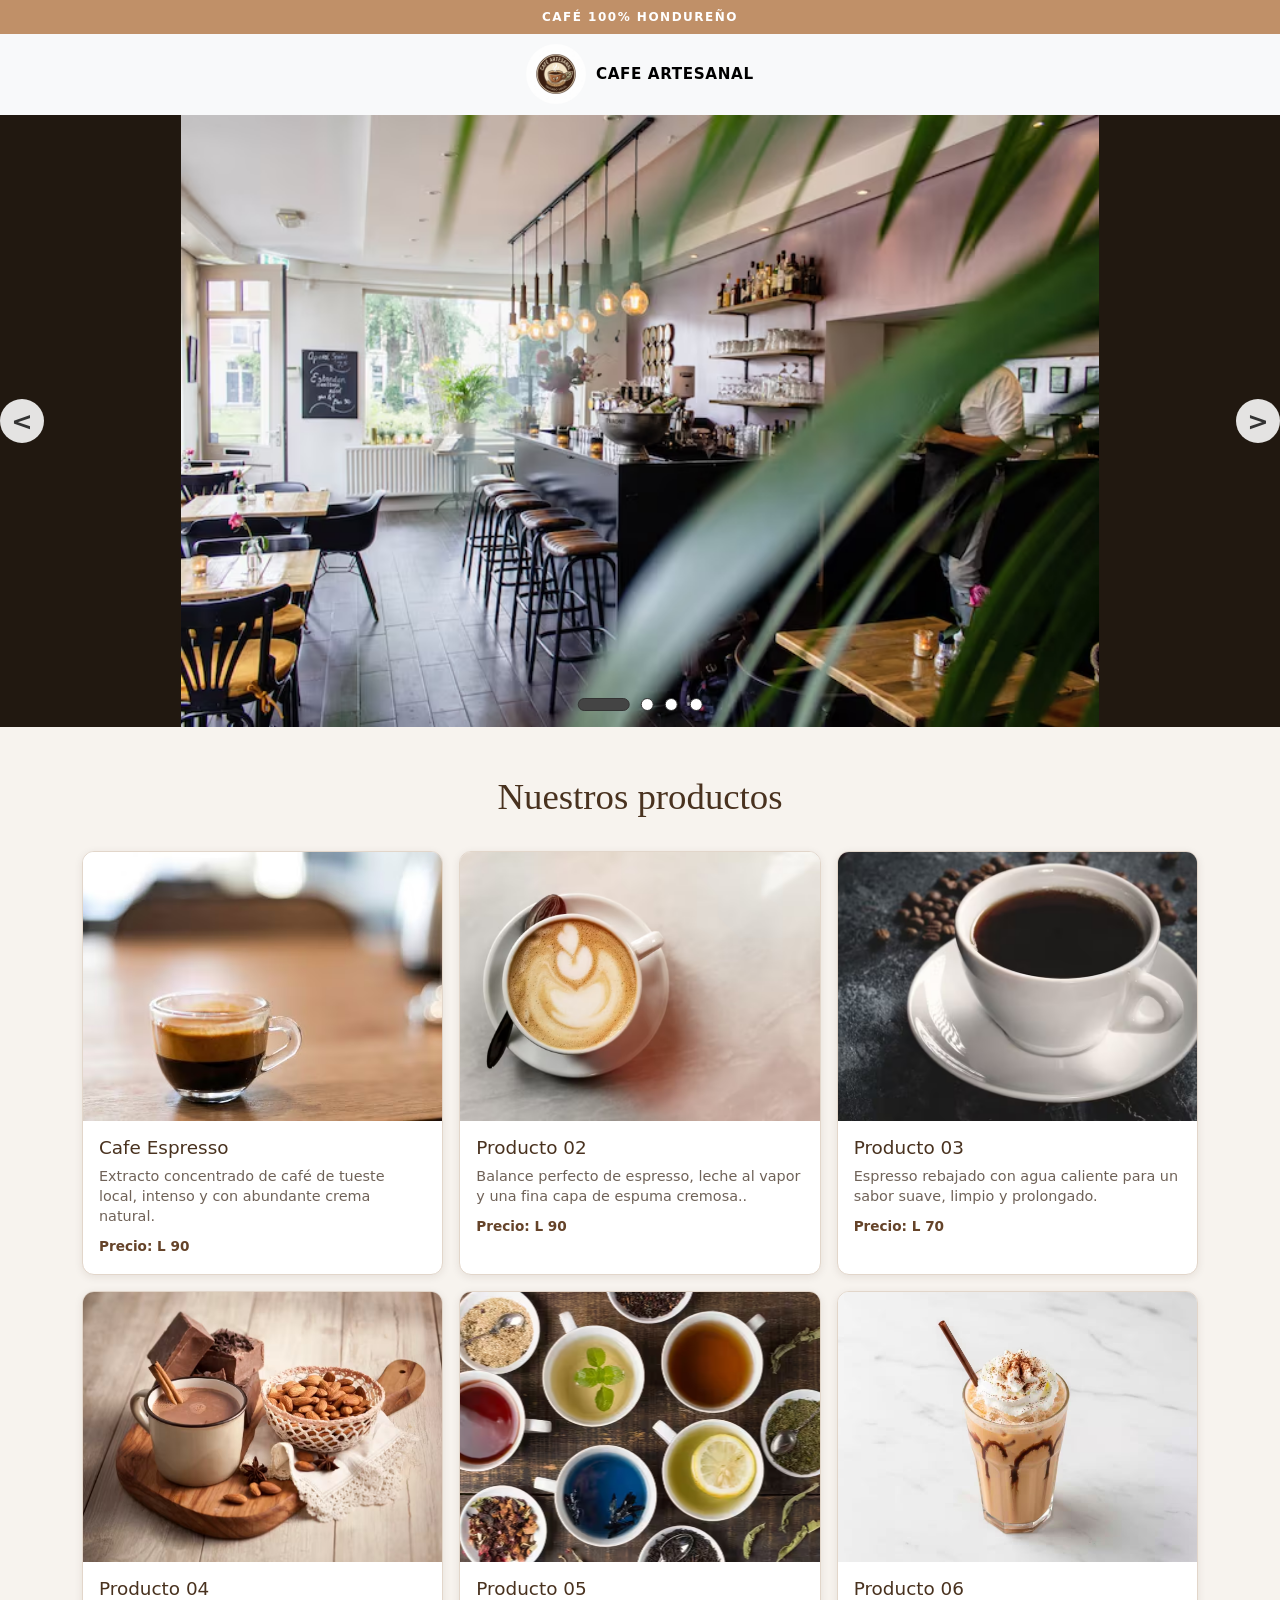
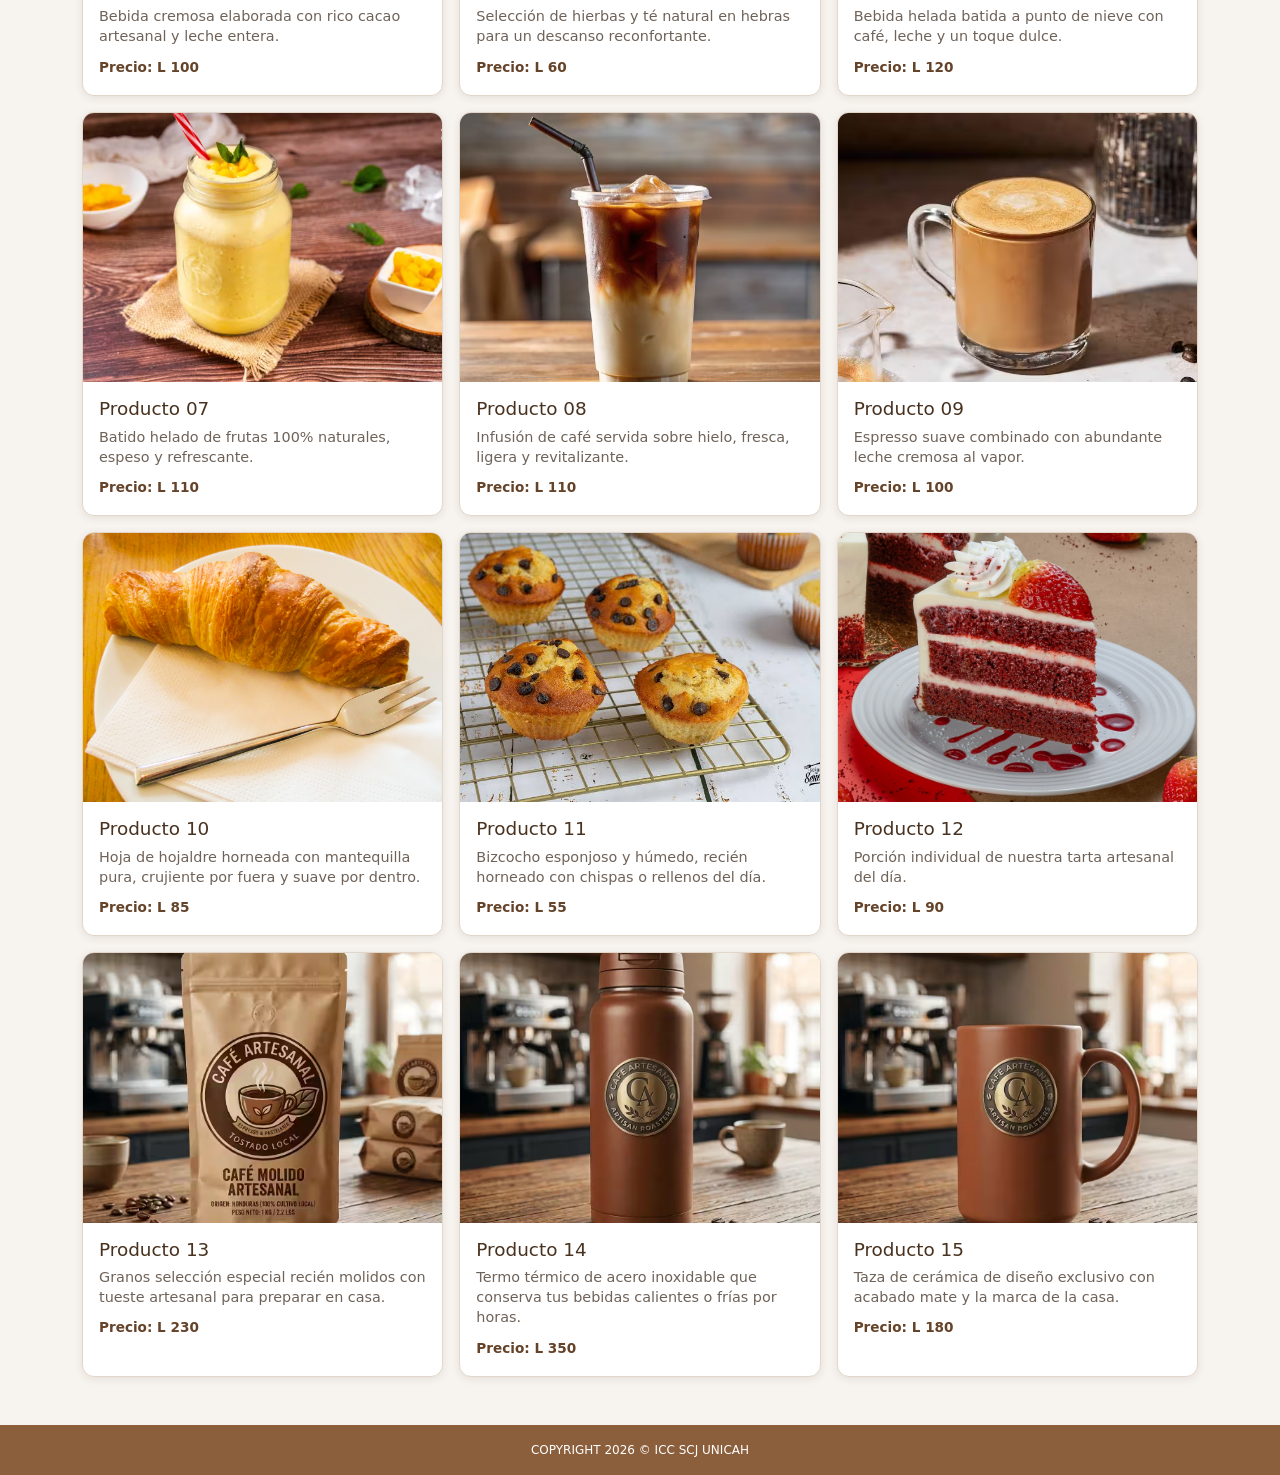
==== html/index.html @ 5f6b3d41 "primer commit" ====
<!DOCTYPE html>
<html lang="es">

<head>
    <meta charset="UTF-8">
    <meta name="viewport" content="width=device-width, initial-scale=1.0">
    <title>Cafe Artesanal</title>
    <script src="/js/carusel.js"></script>
    <script src="/js/main.js"></script>
    <link href="https://cdn.jsdelivr.net/npm/bootstrap@5.3.8/dist/css/bootstrap.min.css" rel="stylesheet"
        integrity="sha384-sRIl4kxILFvY47J16cr9ZwB07vP4J8+LH7qKQnuqkuIAvNWLzeN8tE5YBujZqJLB" crossorigin="anonymous">
    <script src="https://cdn.jsdelivr.net/npm/bootstrap@5.3.8/dist/js/bootstrap.bundle.min.js"
        integrity="sha384-FKyoEForCGlyvwx9Hj09JcYn3nv7wiPVlz7YYwJrWVcXK/BmnVDxM+D2scQbITxI"
        crossorigin="anonymous"></script>
    <link rel="stylesheet" href="/css/styles.css">
</head>

<body>
    <header>
        <div class="top-bar">
            <p>CAFÉ 100% HONDUREÑO</p>
        </div>
        <nav class="navbar bg-body-tertiary">
            <div class="container-fluid justify-content-center">
                <a class="navbar-brand d-flex align-items-center mx-0" href="#">
                    <img src="/img/cafeArtesanal.jpeg" alt="Logo de Cafe Artesanal" width="70" height="70"
                        class="d-inline-block align-text-top">
                    Cafe Artesanal
                </a>
            </div>
        </nav>
        <section class="hmb-button">
            <div></div>
            <div></div>
            <div></div>
        </section>
    </header>
    <main>
        <section class="carusel">
            <section class="carusel-trail">
                <section class="hero-panel">
                    <section class="hero-background">
                        <picture>
                            <img src="/img/interiorCafe.avif" alt="Interior del Cafe" />
                        </picture>
                    </section>

                </section>
                <section class="hero-panel">
                    <section class="hero-background">
                        <picture>
                            <img src="/img/cafeGrano.avif" alt="Cafe en Grano" />
                        </picture>
                    </section>

                </section>
                <section class="hero-panel">
                    <section class="hero-background">
                        <picture>
                            <img src="/img/cafe_decorado.avif" alt="Cafe Decorado con un Corazon" />
                        </picture>
                    </section>

                </section>
                <section class="hero-panel">
                    <section class="hero-background">
                        <picture>
                            <img src="/img/cafe_crepa.avif" alt="Crepa con un cafe al lado" />
                        </picture>
                    </section>
                </section>
            </section>
        </section>

              <section class="content py-5">
            <div class="container">
                <h1 class="text-center mb-4">Nuestros productos</h1>
                <div class="row g-3">
                    <div class="col-6 col-sm-6 col-lg-4">
                        <article class="card product-card h-100">
                            <div class="product-image"><img src="/img/cafe_espreso.avif" alt="Cafe Espresso"></div>
                            <div class="card-body">
                                <h2 class="h5">Cafe Espresso</h2>
                                <p class="mb-2">Extracto concentrado de café de tueste local, intenso y con abundante crema natural.</p>
                                <strong>Precio: L 90</strong>
                            </div>
                        </article>
                    </div>
                    <div class="col-6 col-sm-6 col-lg-4">
                        <article class="card product-card h-100">
                            <div class="product-image"><img src="/img/cafe_capuchino.avif" alt="Capuchino"></div>
                            <div class="card-body">
                                <h2 class="h5">Producto 02</h2>
                                <p class="mb-2">Balance perfecto de espresso, leche al vapor y una fina capa de espuma cremosa..</p>
                                <strong>Precio: L 90</strong>
                            </div>
                        </article>
                    </div>
                    <div class="col-6 col-sm-6 col-lg-4">
                        <article class="card product-card h-100">
                            <div class="product-image"><img src="/img/cafe_americano.avif" alt="Cafe Americano"></div>
                            <div class="card-body">
                                <h2 class="h5">Producto 03</h2>
                                <p class="mb-2">Espresso rebajado con agua caliente para un sabor suave, limpio y prolongado.</p>
                                <strong>Precio: L 70</strong>
                            </div>
                        </article>
                    </div>
                    <div class="col-6 col-sm-6 col-lg-4">
                        <article class="card product-card h-100">
                            <div class="product-image"><img src="/img/chocolate_hot.avif" alt=""></div>
                            <div class="card-body">
                                <h2 class="h5">Producto 04</h2>
                                <p class="mb-2">Bebida cremosa elaborada con rico cacao artesanal y leche entera.</p>
                                <strong>Precio: L 100</strong>
                            </div>
                        </article>
                    </div>
                    <div class="col-6 col-sm-6 col-lg-4">
                        <article class="card product-card h-100">
                            <div class="product-image"><img src="/img/infusiones.avif" alt=""></div>
                            <div class="card-body">
                                <h2 class="h5">Producto 05</h2>
                                <p class="mb-2">Selección de hierbas y té natural en hebras para un descanso reconfortante.</p>
                                <strong>Precio: L 60</strong>
                            </div>
                        </article>
                    </div>
                    <div class="col-6 col-sm-6 col-lg-4">
                        <article class="card product-card h-100">
                            <div class="product-image"><img src="/img/frape.avif" alt=""></div>
                            <div class="card-body">
                                <h2 class="h5">Producto 06</h2>
                                <p class="mb-2">Bebida helada batida a punto de nieve con café, leche y un toque dulce.</p>
                                <strong>Precio: L 120</strong>
                            </div>
                        </article>
                    </div>
                    <div class="col-6 col-sm-6 col-lg-4">
                        <article class="card product-card h-100">
                            <div class="product-image"><img src="/img/smoothieMango.avif" alt="Smothie de Snicker"></div>
                            <div class="card-body">
                                <h2 class="h5">Producto 07</h2>
                                <p class="mb-2">Batido helado de frutas 100% naturales, espeso y refrescante.</p>
                                <strong>Precio: L 110</strong>
                            </div>
                        </article>
                    </div>
                    <div class="col-6 col-sm-6 col-lg-4">
                        <article class="card product-card h-100">
                            <div class="product-image"><img src="/img/cafe_frio.avif" alt="Cafe frio"></div>
                            <div class="card-body">
                                <h2 class="h5">Producto 08</h2>
                                <p class="mb-2">Infusión de café servida sobre hielo, fresca, ligera y revitalizante.</p>
                                <strong>Precio: L 110</strong>
                            </div>
                        </article>
                    </div>
                    <div class="col-6 col-sm-6 col-lg-4">
                        <article class="card product-card h-100">
                            <div class="product-image"><img src="/img/latte.avif" alt=""></div>
                            <div class="card-body">
                                <h2 class="h5">Producto 09</h2>
                                <p class="mb-2">Espresso suave combinado con abundante leche cremosa al vapor.</p>
                                <strong>Precio: L 100</strong>
                            </div>
                        </article>
                    </div>
                    <div class="col-6 col-sm-6 col-lg-4">
                        <article class="card product-card h-100">
                            <div class="product-image"><img src="/img/croissant.avif" alt=""></div>
                            <div class="card-body">
                                <h2 class="h5">Producto 10</h2>
                                <p class="mb-2">Hoja de hojaldre horneada con mantequilla pura, crujiente por fuera y suave por dentro.</p>
                                <strong>Precio: L 85</strong>
                            </div>
                        </article>
                    </div>
                    <div class="col-6 col-sm-6 col-lg-4">
                        <article class="card product-card h-100">
                            <div class="product-image"><img src="/img/muffin.avif" alt=""></div>
                            <div class="card-body">
                                <h2 class="h5">Producto 11</h2>
                                <p class="mb-2">Bizcocho esponjoso y húmedo, recién horneado con chispas o rellenos del día.</p>
                                <strong>Precio: L 55</strong>
                            </div>
                        </article>
                    </div>
                    <div class="col-6 col-sm-6 col-lg-4">
                        <article class="card product-card h-100">
                            <div class="product-image"><img src="/img/rebanada.avif" alt=""></div>
                            <div class="card-body">
                                <h2 class="h5">Producto 12</h2>
                                <p class="mb-2">Porción individual de nuestra tarta artesanal del día.</p>
                                <strong>Precio: L 90</strong>
                            </div>
                        </article>
                    </div>
                    <div class="col-6 col-sm-6 col-lg-4">
                        <article class="card product-card h-100">
                            <div class="product-image"><img src="/img/cafemolido.avif" alt=""></div>
                            <div class="card-body">
                                <h2 class="h5">Producto 13</h2>
                                <p class="mb-2">Granos selección especial recién molidos con tueste artesanal para preparar en casa.</p>
                                <strong>Precio: L 230</strong>
                            </div>
                        </article>
                    </div>
                    <div class="col-6 col-sm-6 col-lg-4">
                        <article class="card product-card h-100">
                            <div class="product-image"><img src="/img/termoCafe.avif" alt=""></div>
                            <div class="card-body">
                                <h2 class="h5">Producto 14</h2>
                                <p class="mb-2">Termo térmico de acero inoxidable que conserva tus bebidas calientes o frías por horas.</p>
                                <strong>Precio: L 350</strong>
                            </div>
                        </article>
                    </div>
                    <div class="col-6 col-sm-6 col-lg-4">
                        <article class="card product-card h-100">
                            <div class="product-image"><img src="/img/taza_artesanal.avif" alt=""></div>
                            <div class="card-body">
                                <h2 class="h5">Producto 15</h2>
                                <p class="mb-2">Taza de cerámica de diseño exclusivo con acabado mate y la marca de la casa.</p>
                                <strong>Precio: L 180</strong>
                            </div>
                        </article>
                    </div>
                </div>
            </div>
        </section>
    </main>
    <footer class="footer">
        Copyright 2026 &copy; ICC SCJ UNICAH
    </footer>
</body>

</html>
---- css/styles.css ----
html {
  font-size: 100%; 
  scroll-behavior: smooth;
}

body {
  background-color: var(--bg-color);
  line-height: 1.5; 
  -webkit-font-smoothing: antialiased; 
}
.footer{
    text-align: center;
    font-size: 12px;
    text-transform: uppercase;
    padding: 8px 16px;
    background-color: #c09068;
    color:floralwhite;
}

img, picture, video, canvas, svg {
  display: block;
  max-width: 100%;
}
.navbar-brand{
 text-align: center;       
  padding: 8px 16px;         
  font-size: 12px;           
  font-weight: 600;        
  letter-spacing: 1.5px;     
  text-transform: uppercase;

}

.top-bar {
  background-color: #c09068; 
  color: #ffffff;            
  text-align: center;       
  padding: 8px 16px;         
  font-size: 12px;           
  font-weight: 600;        
  letter-spacing: 1.5px;     
  text-transform: uppercase; 

}

.top-bar p {
    margin: 0;
}
.hero-panel {
    position: relative;
    width:100%;
    height: 80vh;
    min-height: 320px;
    overflow: hidden;
}

.hero-panel .hero-background{
    width:100%;
    height:100%;
}

.hero-panel .hero-background img{
    width:100%;
    height: 100%;
    object-fit: cover;
    object-position:center;
}
.carusel {
    position: relative;
    width:100%;
    height:80vh;
    overflow:hidden;
}
.carusel .carusel-trail{
    display:flex;
    flex-direction: row;
    transition: transform 1s ease;
    flex-shrink: 0;
    width: 100%;
    height: 80vh;
}
.carusel .carusel-trail>section{
    flex: 0 0 100%;
    height: 100%;
    overflow:hidden;
    background-color:#211810;
}
.carusel .hero-background,
.carusel .hero-background picture,
.carusel .hero-background img{
    display:block;
    width:100%;
    height:100%;
}
.carusel .hero-background img{
    object-fit:contain;
    object-position:center;
}
.content {
    background-color: #f7f3ee;
}
.product-card {
    overflow: hidden;
    border: 1px solid #e2d6ca;
    border-radius: 10px;
}
.product-image {
    display: grid;
    min-height: 180px;
    place-items: center;
    color: #75583f;
    background-color: #eee5dc;
}
.product-card h2 {
    color: #49321f;
}.carusel .carusel-btn {
    display:flex;
    justify-content: center;
    align-items: center;
    padding:1rem;
    background-color: #fff;
    color: #333;
    position: absolute;
    top:50%;
    transform: translateY(-50%);
    font-size: 3rem;
    font-weight: bolder;
}
.carusel .carusel-btn.carusel-btn-left {
    left:0px;
}
.carusel .carusel-btn.carusel-btn-right {
    right:0px;
}

.carusel .carusel-indexed-btns {
    position: absolute;
    display: flex;
    bottom: 0px;
    left:50%;
    transform: translateX(-50%);
    gap:0.7rem;
    padding:1rem;
}
.carusel .carusel-indexed-btns div {
    background-color: #fff;
    border:1px solid #333;
    width:13px;
    height: 13px;
    border-radius: 50%;
    transition: all 0.5s ease;
}

.carusel .carusel-indexed-btns div.current{
    background-color: #444;
    border-radius: 7px;
    width: 52px;
    animation: caruselIdxJump 0.7s ease;
}

@keyframes caruselIdxJump {
    0% {
        transform: translateY(0%);
    }

    20% {
        transform: translateY(-150%);
    }
    40% {
        transform: translateY(0%);
    }
    60% {
        transform: translateY(-70%);
    }
    80% {
        transform: translateY(0%);
    }
    90% {
        transform: translateY(-20%);
    }
    100% {
        transform: translateY(0%);;
    }
}

.product-card {
    border: 1px solid #e2d6ca;
    border-radius: 10px;
    box-shadow: 0 2px 8px rgb(55 35 20 / 10%);
}

.product-image {
    min-height: 180px;
    background: #eee5dc;
}

.product-card h2 {
    color: #49321f;
}

/* Base: pantallas móviles */
body {
    margin: 0;
    color: #35251b;
    background: #f7f3ee;
}
.navbar {
    min-height: 64px;
    padding: 0.4rem 0.75rem;
}
.navbar-brand {
    display: flex;
    align-items: center;
    gap: 0.6rem;
    margin: 0;
    padding: 0.25rem;
    font-size: 0.95rem;
    letter-spacing: 0.04em;
}
.navbar-brand img {
    width: 48px;
    height: 48px;
    object-fit: cover;
    border-radius: 50%;
}
.carusel {
    height: 48svh;
    min-height: 260px;
    max-height: 440px;
}
.carusel .carusel-trail {
    height: 100%;
}
.carusel .carusel-trail > section {
    height: 100%;
}
.carusel .carusel-btn {
    width: 44px;
    height: 44px;
    padding: 0;
    border: 0;
    border-radius: 50%;
    font-size: 1.6rem;
    background: rgb(255 255 255 / 88%);
}
.content {
    padding: 2rem 0 !important;
}
.content h1 {
    margin-bottom: 1.25rem !important;
    color: #49321f;
    font-family: Georgia, serif;
    font-size: 1.7rem;
}
.product-card {
    border-radius: 0.75rem;
    box-shadow: 0 2px 8px rgb(55 35 20 / 9%);
}
.product-image {
    display: block;
    min-height: 0;
    aspect-ratio: 4 / 3;
    overflow: hidden;
}
.product-image img {
    width: 100%;
    height: 100%;
    object-fit: cover;
}
.product-card .card-body {
    padding: 0.75rem;
}
.product-card h2 {
    margin-bottom: 0.4rem;
    font-size: 0.95rem;
}
.product-card p {
    color: #6f6258;
    font-size: 0.8rem;
    line-height: 1.4;
}
.product-card strong {
    color: #654329;
    font-size: 0.85rem;
}
.footer {
    text-align: center;
    padding: 1rem;
    color: #fff;
    background: #8b5e3c;
    font-size: 0.75rem;
}

/* Tablets and larger screens */
@media (min-width: 768px) {
    .navbar-brand img {
        width: 60px;
        height: 60px;
    }
    .carusel {
        height: 68vh;
        max-height: 680px;
    }
    .content {
        padding: 3rem 0 !important;
    }
    .content h1 {
        margin-bottom: 2rem !important;
        font-size: 2.3rem;
    }
    .product-card .card-body {
        padding: 1rem;
    }
    .product-card h2 {
        font-size: 1.15rem;
    }
    .product-card p {
        font-size: 0.9rem;
    }
}

@media (prefers-reduced-motion: reduce) {
    *, *::before, *::after {
        scroll-behavior: auto !important;
        animation-duration: 0.01ms !important;
        transition-duration: 0.01ms !important;
    }
}
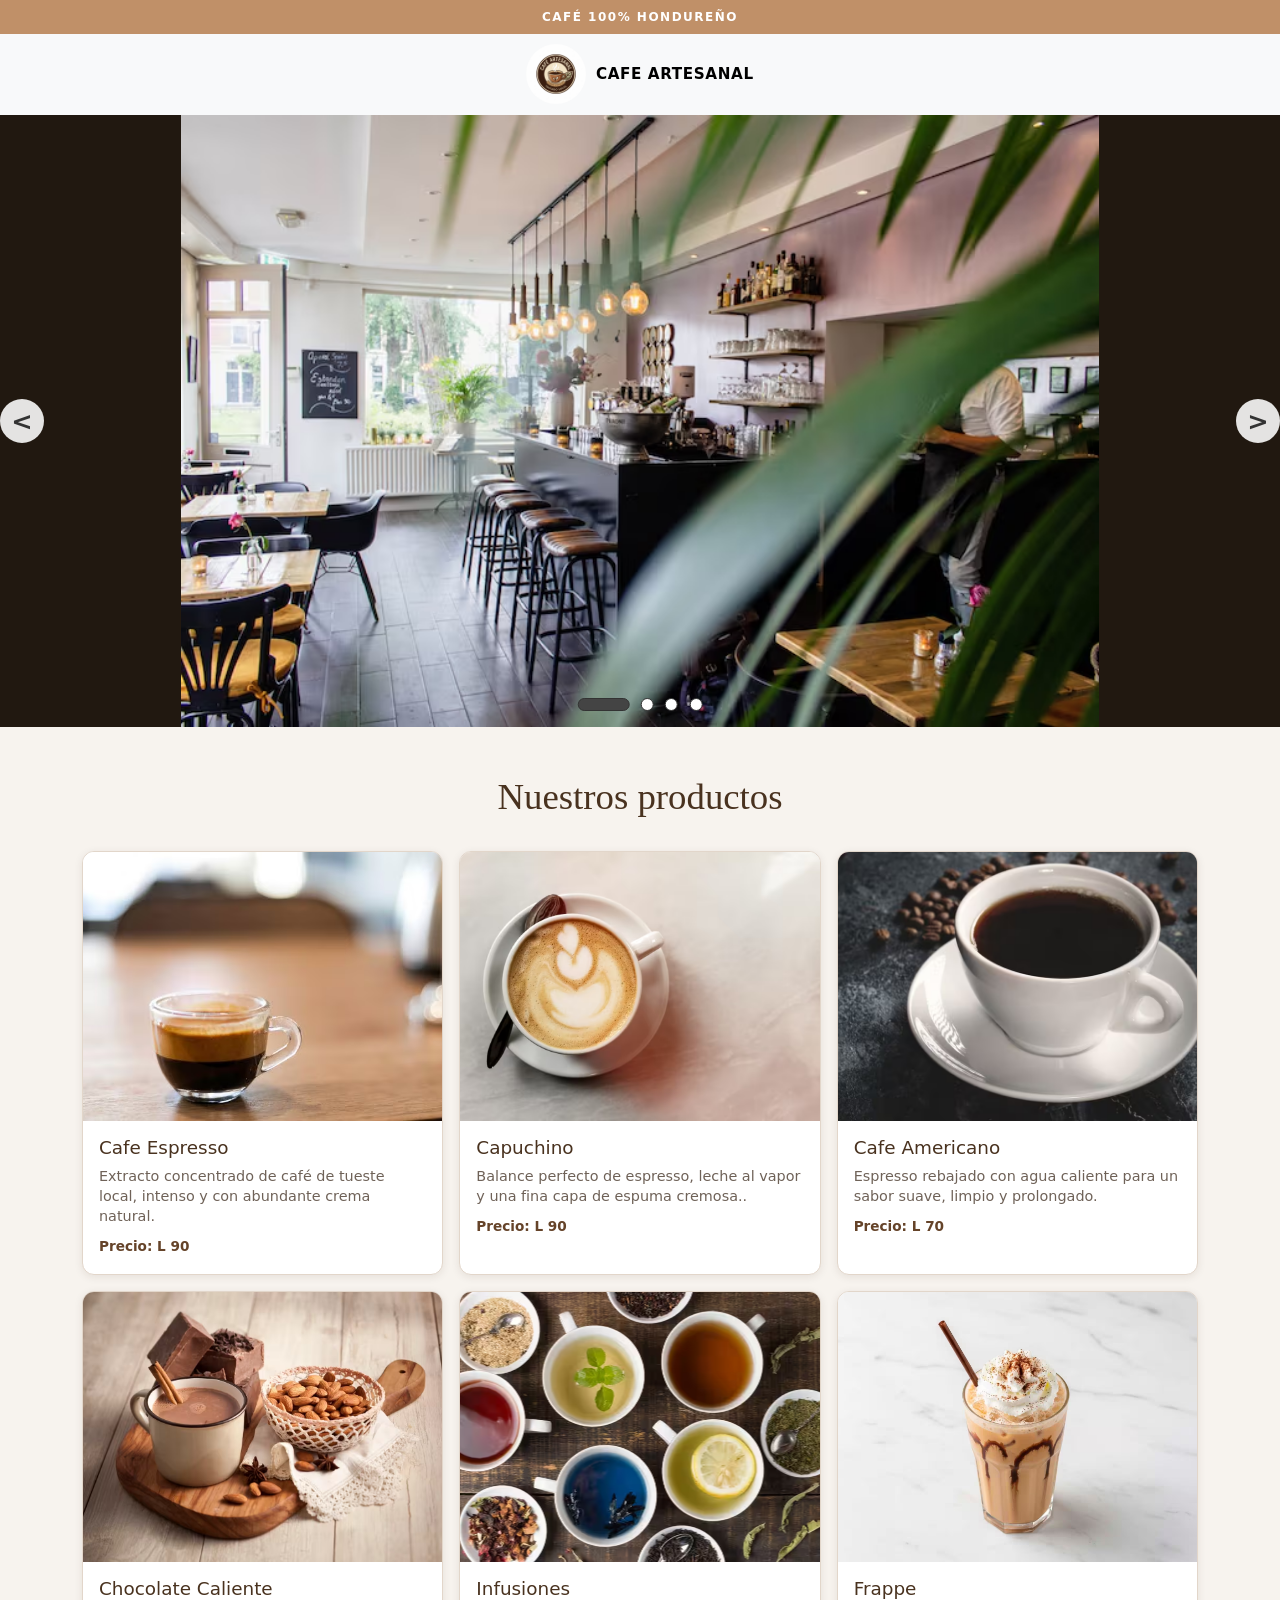
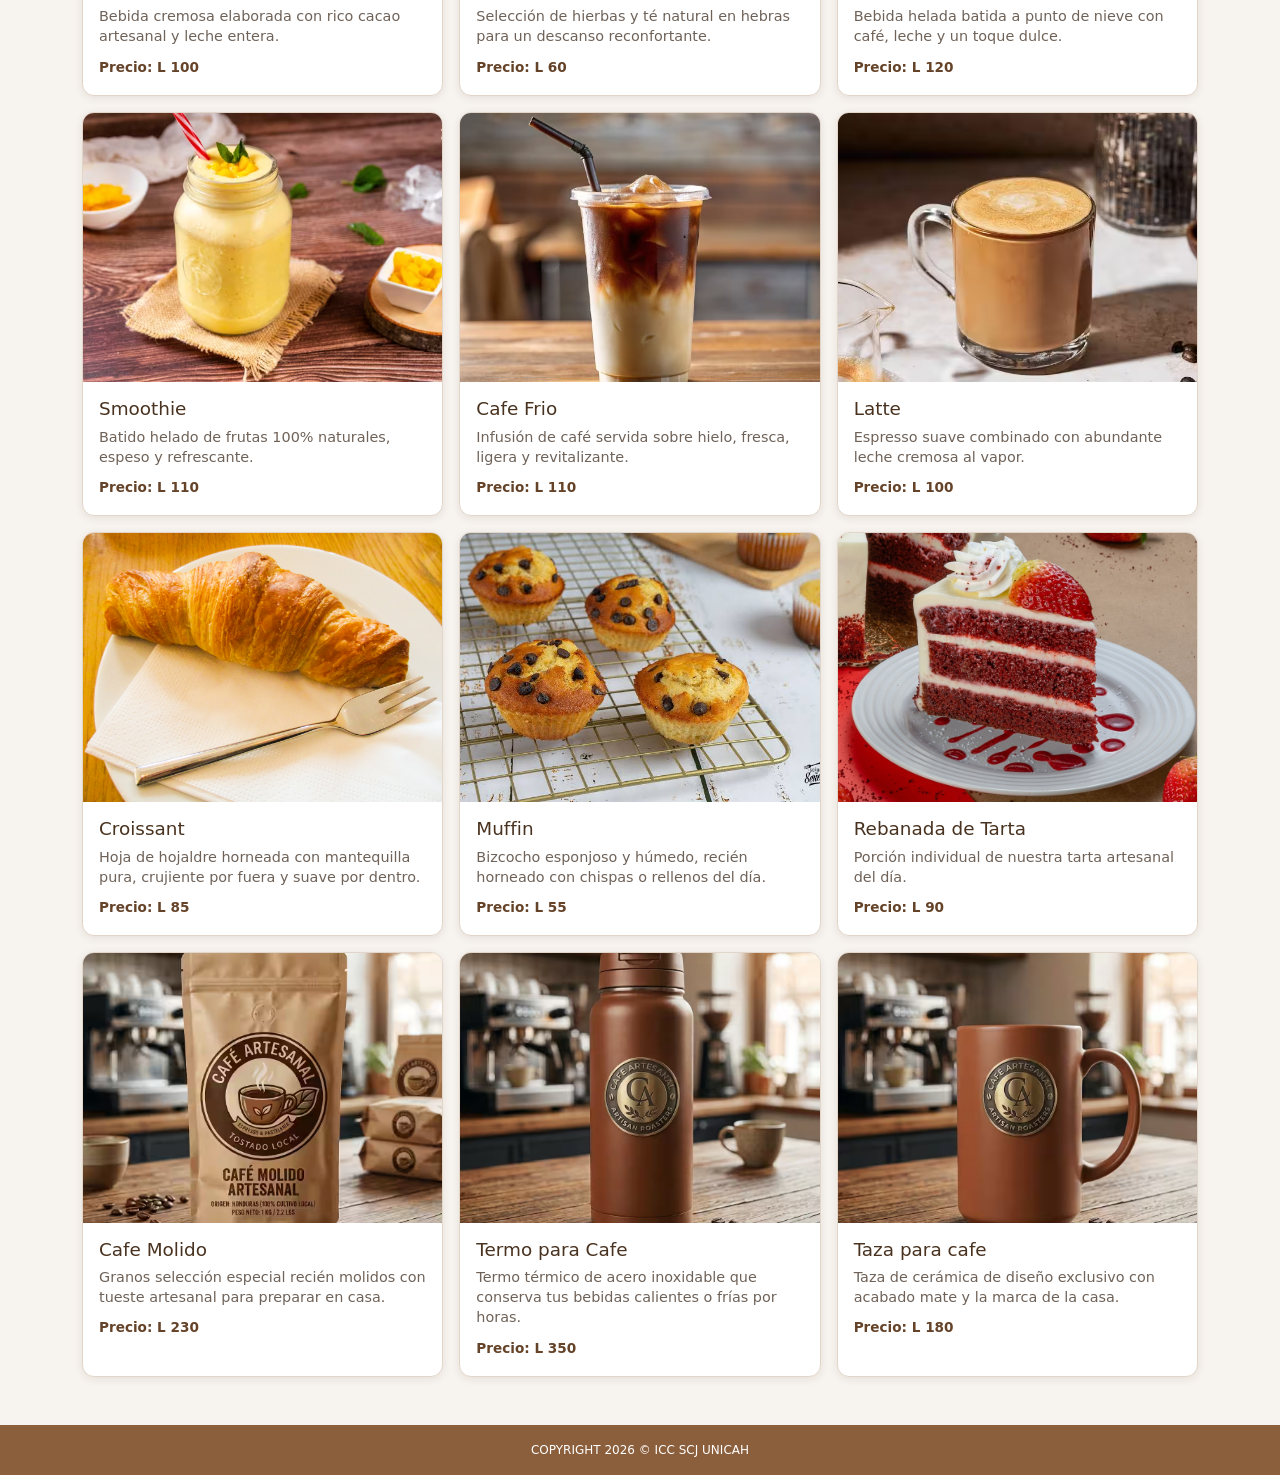
==== commit 567a2926: "Titulos de los productos" ====
--- a/html/index.html
+++ b/html/index.html
@@ -90,7 +90,7 @@
                         <article class="card product-card h-100">
                             <div class="product-image"><img src="/img/cafe_capuchino.avif" alt="Capuchino"></div>
                             <div class="card-body">
-                                <h2 class="h5">Producto 02</h2>
+                                <h2 class="h5">Capuchino</h2>
                                 <p class="mb-2">Balance perfecto de espresso, leche al vapor y una fina capa de espuma cremosa..</p>
                                 <strong>Precio: L 90</strong>
                             </div>
@@ -100,7 +100,7 @@
                         <article class="card product-card h-100">
                             <div class="product-image"><img src="/img/cafe_americano.avif" alt="Cafe Americano"></div>
                             <div class="card-body">
-                                <h2 class="h5">Producto 03</h2>
+                                <h2 class="h5">Cafe Americano</h2>
                                 <p class="mb-2">Espresso rebajado con agua caliente para un sabor suave, limpio y prolongado.</p>
                                 <strong>Precio: L 70</strong>
                             </div>
@@ -108,9 +108,9 @@
                     </div>
                     <div class="col-6 col-sm-6 col-lg-4">
                         <article class="card product-card h-100">
-                            <div class="product-image"><img src="/img/chocolate_hot.avif" alt=""></div>
-                            <div class="card-body">
-                                <h2 class="h5">Producto 04</h2>
+                            <div class="product-image"><img src="/img/chocolate_hot.avif" alt="Chocolate Caliente"></div>
+                            <div class="card-body">
+                                <h2 class="h5">Chocolate Caliente</h2>
                                 <p class="mb-2">Bebida cremosa elaborada con rico cacao artesanal y leche entera.</p>
                                 <strong>Precio: L 100</strong>
                             </div>
@@ -118,9 +118,9 @@
                     </div>
                     <div class="col-6 col-sm-6 col-lg-4">
                         <article class="card product-card h-100">
-                            <div class="product-image"><img src="/img/infusiones.avif" alt=""></div>
-                            <div class="card-body">
-                                <h2 class="h5">Producto 05</h2>
+                            <div class="product-image"><img src="/img/infusiones.avif" alt="Infusiones"></div>
+                            <div class="card-body">
+                                <h2 class="h5">Infusiones</h2>
                                 <p class="mb-2">Selección de hierbas y té natural en hebras para un descanso reconfortante.</p>
                                 <strong>Precio: L 60</strong>
                             </div>
@@ -128,9 +128,9 @@
                     </div>
                     <div class="col-6 col-sm-6 col-lg-4">
                         <article class="card product-card h-100">
-                            <div class="product-image"><img src="/img/frape.avif" alt=""></div>
-                            <div class="card-body">
-                                <h2 class="h5">Producto 06</h2>
+                            <div class="product-image"><img src="/img/frape.avif" alt="Frappe"></div>
+                            <div class="card-body">
+                                <h2 class="h5">Frappe</h2>
                                 <p class="mb-2">Bebida helada batida a punto de nieve con café, leche y un toque dulce.</p>
                                 <strong>Precio: L 120</strong>
                             </div>
@@ -138,9 +138,9 @@
                     </div>
                     <div class="col-6 col-sm-6 col-lg-4">
                         <article class="card product-card h-100">
-                            <div class="product-image"><img src="/img/smoothieMango.avif" alt="Smothie de Snicker"></div>
-                            <div class="card-body">
-                                <h2 class="h5">Producto 07</h2>
+                            <div class="product-image"><img src="/img/smoothieMango.avif" alt="Smoothie"></div>
+                            <div class="card-body">
+                                <h2 class="h5">Smoothie</h2>
                                 <p class="mb-2">Batido helado de frutas 100% naturales, espeso y refrescante.</p>
                                 <strong>Precio: L 110</strong>
                             </div>
@@ -150,7 +150,7 @@
                         <article class="card product-card h-100">
                             <div class="product-image"><img src="/img/cafe_frio.avif" alt="Cafe frio"></div>
                             <div class="card-body">
-                                <h2 class="h5">Producto 08</h2>
+                                <h2 class="h5">Cafe Frio</h2>
                                 <p class="mb-2">Infusión de café servida sobre hielo, fresca, ligera y revitalizante.</p>
                                 <strong>Precio: L 110</strong>
                             </div>
@@ -158,9 +158,9 @@
                     </div>
                     <div class="col-6 col-sm-6 col-lg-4">
                         <article class="card product-card h-100">
-                            <div class="product-image"><img src="/img/latte.avif" alt=""></div>
-                            <div class="card-body">
-                                <h2 class="h5">Producto 09</h2>
+                            <div class="product-image"><img src="/img/latte.avif" alt="Latte"></div>
+                            <div class="card-body">
+                                <h2 class="h5">Latte</h2>
                                 <p class="mb-2">Espresso suave combinado con abundante leche cremosa al vapor.</p>
                                 <strong>Precio: L 100</strong>
                             </div>
@@ -168,9 +168,9 @@
                     </div>
                     <div class="col-6 col-sm-6 col-lg-4">
                         <article class="card product-card h-100">
-                            <div class="product-image"><img src="/img/croissant.avif" alt=""></div>
-                            <div class="card-body">
-                                <h2 class="h5">Producto 10</h2>
+                            <div class="product-image"><img src="/img/croissant.avif" alt="Croissant"></div>
+                            <div class="card-body">
+                                <h2 class="h5">Croissant</h2>
                                 <p class="mb-2">Hoja de hojaldre horneada con mantequilla pura, crujiente por fuera y suave por dentro.</p>
                                 <strong>Precio: L 85</strong>
                             </div>
@@ -178,9 +178,9 @@
                     </div>
                     <div class="col-6 col-sm-6 col-lg-4">
                         <article class="card product-card h-100">
-                            <div class="product-image"><img src="/img/muffin.avif" alt=""></div>
-                            <div class="card-body">
-                                <h2 class="h5">Producto 11</h2>
+                            <div class="product-image"><img src="/img/muffin.avif" alt="Muffin"></div>
+                            <div class="card-body">
+                                <h2 class="h5">Muffin</h2>
                                 <p class="mb-2">Bizcocho esponjoso y húmedo, recién horneado con chispas o rellenos del día.</p>
                                 <strong>Precio: L 55</strong>
                             </div>
@@ -188,9 +188,9 @@
                     </div>
                     <div class="col-6 col-sm-6 col-lg-4">
                         <article class="card product-card h-100">
-                            <div class="product-image"><img src="/img/rebanada.avif" alt=""></div>
-                            <div class="card-body">
-                                <h2 class="h5">Producto 12</h2>
+                            <div class="product-image"><img src="/img/rebanada.avif" alt="Rebanada de Tarta"></div>
+                            <div class="card-body">
+                                <h2 class="h5">Rebanada de Tarta</h2>
                                 <p class="mb-2">Porción individual de nuestra tarta artesanal del día.</p>
                                 <strong>Precio: L 90</strong>
                             </div>
@@ -198,9 +198,9 @@
                     </div>
                     <div class="col-6 col-sm-6 col-lg-4">
                         <article class="card product-card h-100">
-                            <div class="product-image"><img src="/img/cafemolido.avif" alt=""></div>
-                            <div class="card-body">
-                                <h2 class="h5">Producto 13</h2>
+                            <div class="product-image"><img src="/img/cafemolido.avif" alt="Cafe Molido"></div>
+                            <div class="card-body">
+                                <h2 class="h5">Cafe Molido</h2>
                                 <p class="mb-2">Granos selección especial recién molidos con tueste artesanal para preparar en casa.</p>
                                 <strong>Precio: L 230</strong>
                             </div>
@@ -208,9 +208,9 @@
                     </div>
                     <div class="col-6 col-sm-6 col-lg-4">
                         <article class="card product-card h-100">
-                            <div class="product-image"><img src="/img/termoCafe.avif" alt=""></div>
-                            <div class="card-body">
-                                <h2 class="h5">Producto 14</h2>
+                            <div class="product-image"><img src="/img/termoCafe.avif" alt="Termo para cafe con logo de la cafeteria"></div>
+                            <div class="card-body">
+                                <h2 class="h5">Termo para Cafe</h2>
                                 <p class="mb-2">Termo térmico de acero inoxidable que conserva tus bebidas calientes o frías por horas.</p>
                                 <strong>Precio: L 350</strong>
                             </div>
@@ -218,9 +218,9 @@
                     </div>
                     <div class="col-6 col-sm-6 col-lg-4">
                         <article class="card product-card h-100">
-                            <div class="product-image"><img src="/img/taza_artesanal.avif" alt=""></div>
-                            <div class="card-body">
-                                <h2 class="h5">Producto 15</h2>
+                            <div class="product-image"><img src="/img/taza_artesanal.avif" alt="Taza para cafe con logo de la cafeteria"></div>
+                            <div class="card-body">
+                                <h2 class="h5">Taza para cafe</h2>
                                 <p class="mb-2">Taza de cerámica de diseño exclusivo con acabado mate y la marca de la casa.</p>
                                 <strong>Precio: L 180</strong>
                             </div>
@@ -236,3 +236,4 @@
 </body>
 
 </html>
+
